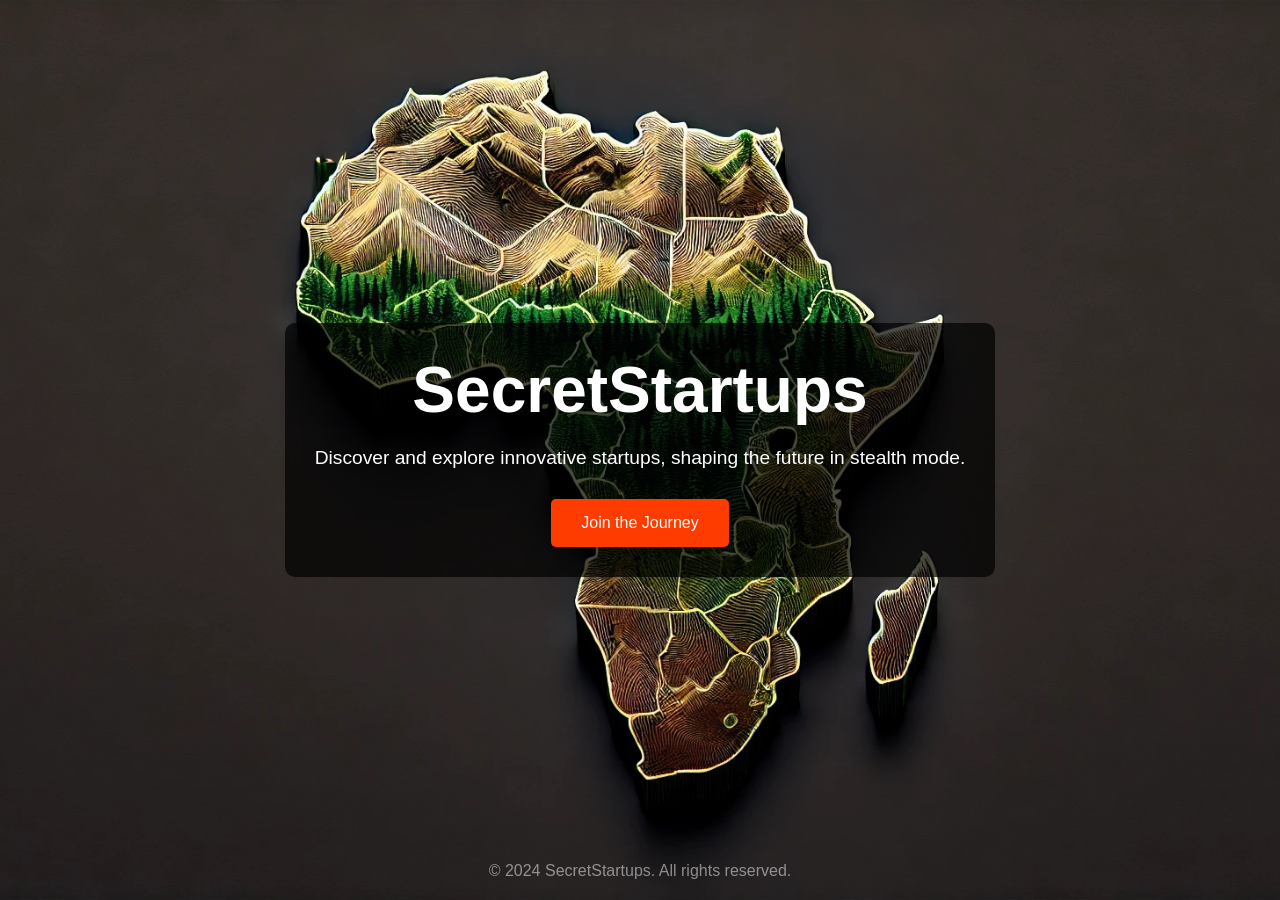
==== index.html @ 6ded3032 "Initial commit" ====
<!DOCTYPE html>
<html lang="en">
<head>
<!-- Google tag (gtag.js) -->
<script async src="https://www.googletagmanager.com/gtag/js?id=G-5XYV7YG74C"></script>
<script>
  window.dataLayer = window.dataLayer || [];
  function gtag(){dataLayer.push(arguments);}
  gtag('js', new Date());

  gtag('config', 'G-5XYV7YG74C');
</script>

    <meta charset="UTF-8">
    <meta name="viewport" content="width=device-width, initial-scale=1.0">
    <meta http-equiv="X-UA-Compatible" content="ie=edge">
    <meta name="description" content="SecretStartups - Discover Hidden Innovation">
    <title>SecretStartups</title>
    <style>
        * {
            margin: 0;
            padding: 0;
            box-sizing: border-box;
        }

        body, html {
            height: 100%;
            font-family: Arial, sans-serif;
        }

        body {
            background-color: #000;
            color: white;
        }

        .container {
            display: flex;
            justify-content: center;
            align-items: center;
            text-align: center;
            height: 100vh;
            background-image: url('ss-africa-1m.jpg');
            background-size: cover;
            background-position: center;
        }

        .content {
            background: rgba(0, 0, 0, 0.7);
            padding: 30px;
            border-radius: 10px;
        }

        h1 {
            font-size: 4rem;
            margin-bottom: 20px;
        }

        p {
            font-size: 1.2rem;
            margin-bottom: 30px;
        }

        .cta {
            display: inline-block;
            padding: 15px 30px;
            background-color: #ff3c00;
            color: white;
            text-decoration: none;
            font-size: 1rem;
            border-radius: 5px;
            transition: background-color 0.3s ease;
        }

        .cta:hover {
            background-color: #ff5e26;
        }

        footer {
            position: absolute;
            bottom: 20px;
            width: 100%;
            text-align: center;
            color: rgba(255, 255, 255, 0.5);
        }
    </style>
</head>
<body>

    <div class="container">
        <div class="content">
            <h1>SecretStartups</h1>
            <p>Discover and explore innovative startups, shaping the future in stealth mode.</p>
            <a href="mailto: hello@secretstartups.org" class="cta">Join the Journey</a>
        </div>
    </div>

    <footer>
        &copy; 2024 SecretStartups. All rights reserved.
    </footer>

</body>
</html>
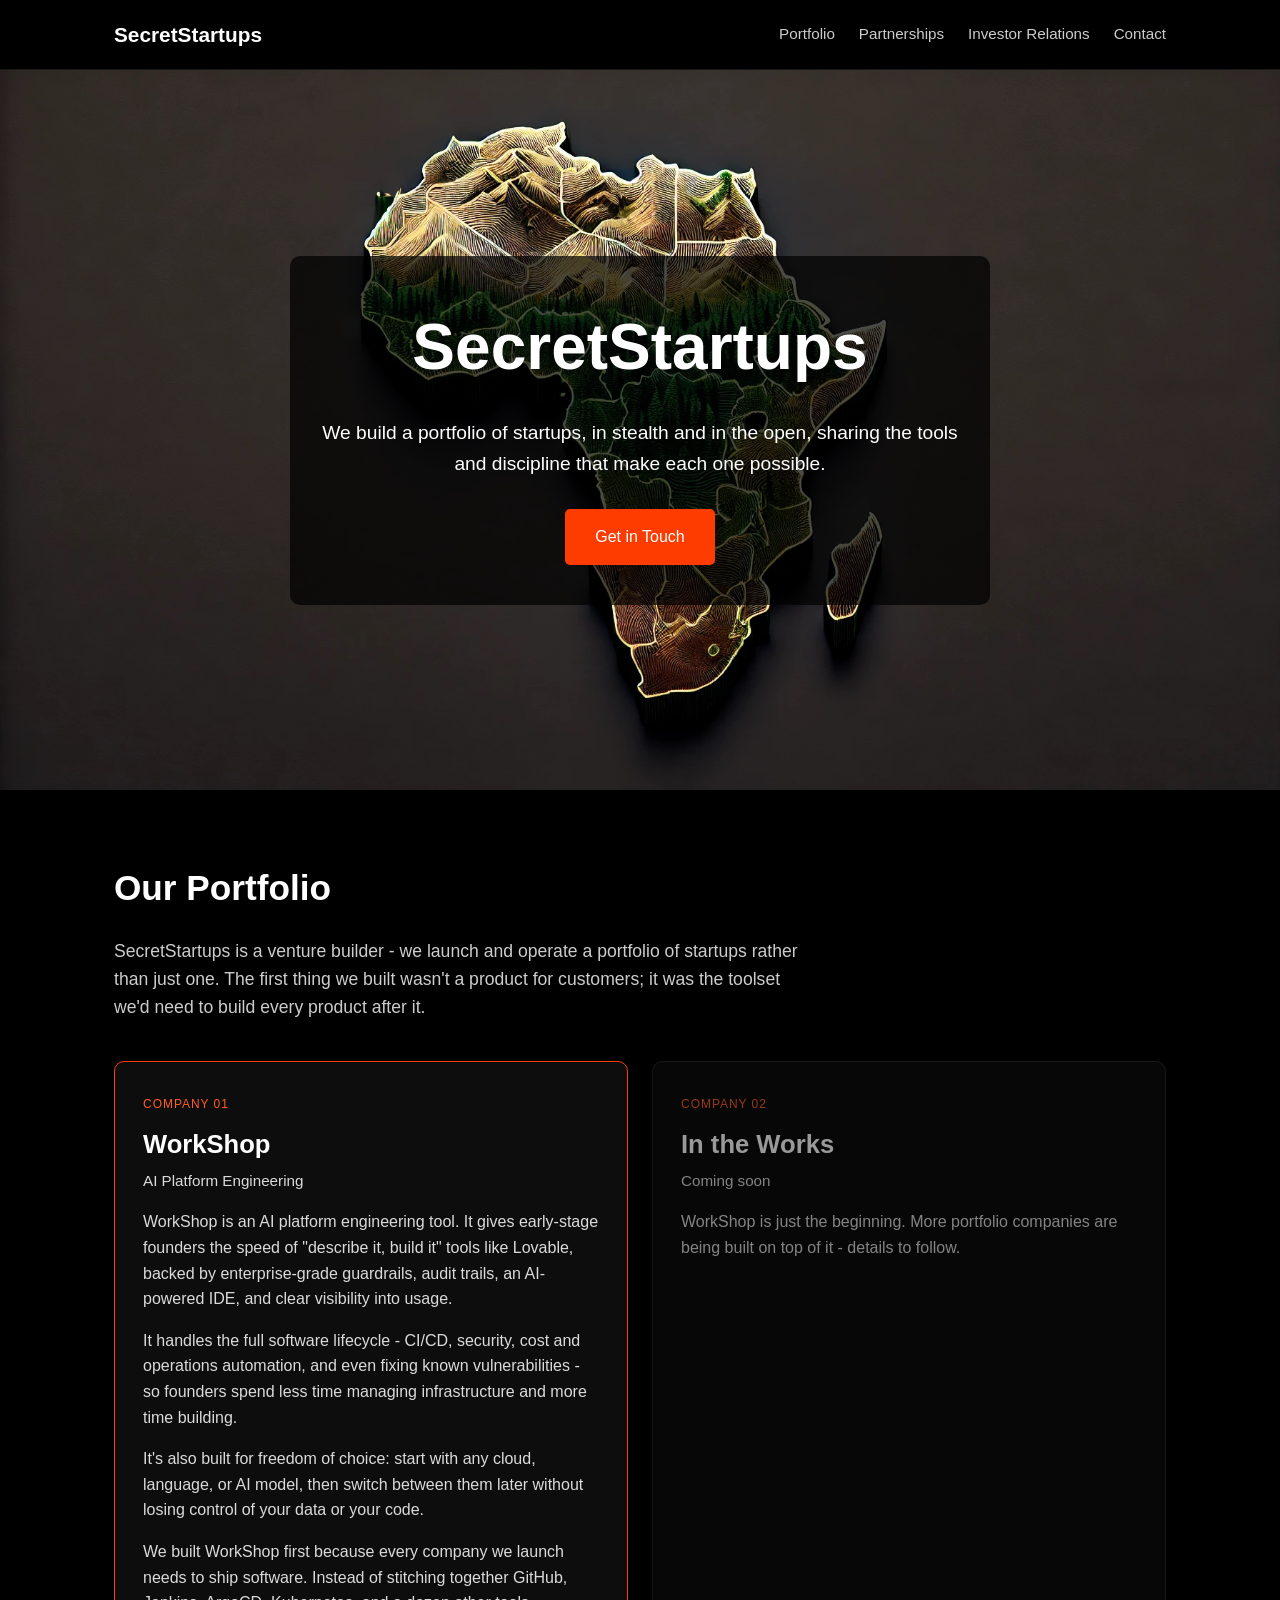
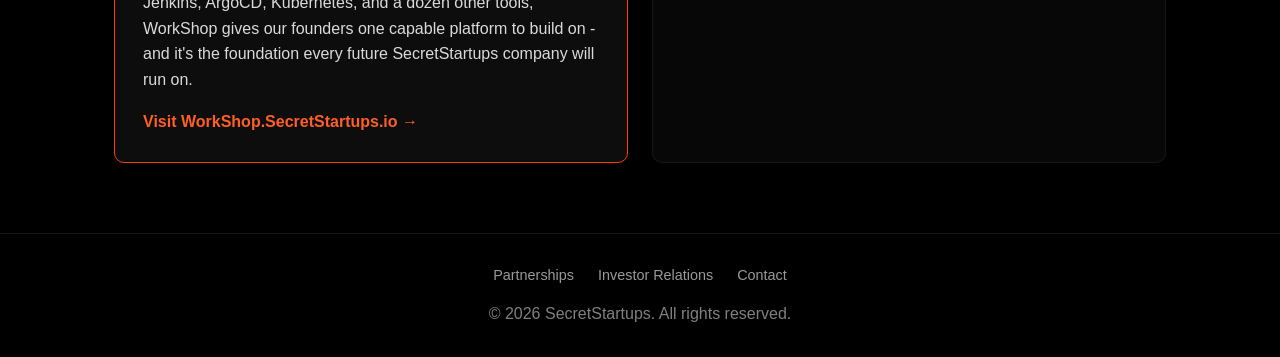
==== commit 7258124c: "Add portfolio, contact, investor, and partnerships pages Introduce WorkShop.SecretStartups.io as the" ====
--- a/index.html
+++ b/index.html
@@ -14,88 +14,91 @@
     <meta charset="UTF-8">
     <meta name="viewport" content="width=device-width, initial-scale=1.0">
     <meta http-equiv="X-UA-Compatible" content="ie=edge">
-    <meta name="description" content="SecretStartups - Discover Hidden Innovation">
+    <meta name="description" content="SecretStartups builds a portfolio of startups, starting with WorkShop - an AI platform engineering toolset for founders.">
     <title>SecretStartups</title>
-    <style>
-        * {
-            margin: 0;
-            padding: 0;
-            box-sizing: border-box;
-        }
-
-        body, html {
-            height: 100%;
-            font-family: Arial, sans-serif;
-        }
-
-        body {
-            background-color: #000;
-            color: white;
-        }
-
-        .container {
-            display: flex;
-            justify-content: center;
-            align-items: center;
-            text-align: center;
-            height: 100vh;
-            background-image: url('ss-africa-1m.jpg');
-            background-size: cover;
-            background-position: center;
-        }
-
-        .content {
-            background: rgba(0, 0, 0, 0.7);
-            padding: 30px;
-            border-radius: 10px;
-        }
-
-        h1 {
-            font-size: 4rem;
-            margin-bottom: 20px;
-        }
-
-        p {
-            font-size: 1.2rem;
-            margin-bottom: 30px;
-        }
-
-        .cta {
-            display: inline-block;
-            padding: 15px 30px;
-            background-color: #ff3c00;
-            color: white;
-            text-decoration: none;
-            font-size: 1rem;
-            border-radius: 5px;
-            transition: background-color 0.3s ease;
-        }
-
-        .cta:hover {
-            background-color: #ff5e26;
-        }
-
-        footer {
-            position: absolute;
-            bottom: 20px;
-            width: 100%;
-            text-align: center;
-            color: rgba(255, 255, 255, 0.5);
-        }
-    </style>
+    <link rel="stylesheet" href="styles.css">
 </head>
 <body>
 
-    <div class="container">
-        <div class="content">
+    <header class="site-header">
+        <nav class="nav">
+            <a class="brand" href="index.html">SecretStartups</a>
+            <div class="nav-links">
+                <a href="index.html#portfolio">Portfolio</a>
+                <a href="partnerships.html">Partnerships</a>
+                <a href="investors.html">Investor Relations</a>
+                <a href="contact.html">Contact</a>
+            </div>
+        </nav>
+    </header>
+
+    <div class="hero">
+        <div class="hero-content">
             <h1>SecretStartups</h1>
-            <p>Discover and explore innovative startups, shaping the future in stealth mode.</p>
-            <a href="mailto: hello@secretstartups.org" class="cta">Join the Journey</a>
+            <p>We build a portfolio of startups, in stealth and in the open, sharing the tools and discipline that make each one possible.</p>
+            <a href="contact.html" class="cta">Get in Touch</a>
         </div>
     </div>
 
-    <footer>
-        &copy; 2024 SecretStartups. All rights reserved.
+    <main>
+        <section id="portfolio" class="portfolio">
+            <div class="section-inner">
+                <h2>Our Portfolio</h2>
+                <p class="section-intro">
+                    SecretStartups is a venture builder - we launch and operate a portfolio of startups rather than
+                    just one. The first thing we built wasn't a product for customers; it was the toolset we'd need
+                    to build every product after it.
+                </p>
+
+                <div class="portfolio-grid">
+                    <article class="portfolio-card portfolio-card--featured">
+                        <div class="portfolio-card-tag">Company&nbsp;01</div>
+                        <h3><a href="https://workshop.secretstartups.io" target="_blank" rel="noopener">WorkShop</a></h3>
+                        <p class="portfolio-card-sub">AI Platform Engineering</p>
+                        <p>
+                            WorkShop is an AI platform engineering tool. It gives early-stage founders the speed of
+                            "describe it, build it" tools like Lovable, backed by enterprise-grade guardrails, audit
+                            trails, an AI-powered IDE, and clear visibility into usage.
+                        </p>
+                        <p>
+                            It handles the full software lifecycle - CI/CD, security, cost and operations automation,
+                            and even fixing known vulnerabilities - so founders spend less time managing
+                            infrastructure and more time building.
+                        </p>
+                        <p>
+                            It's also built for freedom of choice: start with any cloud, language, or AI model, then
+                            switch between them later without losing control of your data or your code.
+                        </p>
+                        <p>
+                            We built WorkShop first because every company we launch needs to ship software. Instead
+                            of stitching together GitHub, Jenkins, ArgoCD, Kubernetes, and a dozen other tools,
+                            WorkShop gives our founders one capable platform to build on - and it's the foundation
+                            every future SecretStartups company will run on.
+                        </p>
+                        <a class="portfolio-link" href="https://workshop.secretstartups.io" target="_blank" rel="noopener">Visit WorkShop.SecretStartups.io &rarr;</a>
+                    </article>
+
+                    <article class="portfolio-card portfolio-card--placeholder">
+                        <div class="portfolio-card-tag">Company&nbsp;02</div>
+                        <h3>In the Works</h3>
+                        <p class="portfolio-card-sub">Coming soon</p>
+                        <p>
+                            WorkShop is just the beginning. More portfolio companies are being built on top of it -
+                            details to follow.
+                        </p>
+                    </article>
+                </div>
+            </div>
+        </section>
+    </main>
+
+    <footer class="site-footer">
+        <div class="footer-links">
+            <a href="partnerships.html">Partnerships</a>
+            <a href="investors.html">Investor Relations</a>
+            <a href="contact.html">Contact</a>
+        </div>
+        <p>&copy; 2026 SecretStartups. All rights reserved.</p>
     </footer>
 
 </body>
--- a/styles.css
+++ b/styles.css
@@ -0,0 +1,275 @@
+* {
+    margin: 0;
+    padding: 0;
+    box-sizing: border-box;
+}
+
+html {
+    scroll-behavior: smooth;
+}
+
+body {
+    font-family: Arial, sans-serif;
+    background-color: #000;
+    color: #fff;
+    line-height: 1.6;
+}
+
+a {
+    color: inherit;
+}
+
+/* Header / nav */
+
+.site-header {
+    position: sticky;
+    top: 0;
+    z-index: 10;
+    background-color: rgba(0, 0, 0, 0.9);
+    border-bottom: 1px solid rgba(255, 255, 255, 0.1);
+}
+
+.nav {
+    display: flex;
+    align-items: center;
+    justify-content: space-between;
+    max-width: 1100px;
+    margin: 0 auto;
+    padding: 18px 24px;
+    flex-wrap: wrap;
+    gap: 12px;
+}
+
+.brand {
+    font-size: 1.3rem;
+    font-weight: bold;
+    text-decoration: none;
+    color: #fff;
+}
+
+.nav-links {
+    display: flex;
+    gap: 24px;
+    flex-wrap: wrap;
+}
+
+.nav-links a {
+    text-decoration: none;
+    color: rgba(255, 255, 255, 0.8);
+    font-size: 0.95rem;
+    transition: color 0.2s ease;
+}
+
+.nav-links a:hover {
+    color: #ff5e26;
+}
+
+/* Hero (home page) */
+
+.hero {
+    display: flex;
+    justify-content: center;
+    align-items: center;
+    text-align: center;
+    min-height: 80vh;
+    background-image: url('ss-africa-1m.jpg');
+    background-size: cover;
+    background-position: center;
+}
+
+.hero-content {
+    background: rgba(0, 0, 0, 0.7);
+    padding: 40px 30px;
+    border-radius: 10px;
+    max-width: 700px;
+    margin: 20px;
+}
+
+.hero-content h1 {
+    font-size: 4rem;
+    margin-bottom: 20px;
+}
+
+.hero-content p {
+    font-size: 1.2rem;
+    margin-bottom: 30px;
+}
+
+/* Subpage banner (contact / investors / partnerships) */
+
+.page-banner {
+    display: flex;
+    justify-content: center;
+    align-items: center;
+    text-align: center;
+    min-height: 40vh;
+    background-image: url('ss-africa-400k.jpg');
+    background-size: cover;
+    background-position: center;
+}
+
+.page-banner-content {
+    background: rgba(0, 0, 0, 0.7);
+    padding: 30px;
+    border-radius: 10px;
+    margin: 20px;
+}
+
+.page-banner-content h1 {
+    font-size: 2.6rem;
+}
+
+/* CTA buttons */
+
+.cta {
+    display: inline-block;
+    padding: 15px 30px;
+    background-color: #ff3c00;
+    color: #fff;
+    text-decoration: none;
+    font-size: 1rem;
+    border-radius: 5px;
+    transition: background-color 0.3s ease;
+}
+
+.cta:hover {
+    background-color: #ff5e26;
+}
+
+/* Portfolio section */
+
+.section-inner {
+    max-width: 1100px;
+    margin: 0 auto;
+    padding: 70px 24px;
+}
+
+.portfolio h2 {
+    font-size: 2.2rem;
+    margin-bottom: 20px;
+}
+
+.section-intro {
+    max-width: 700px;
+    color: rgba(255, 255, 255, 0.8);
+    margin-bottom: 40px;
+    font-size: 1.1rem;
+}
+
+.portfolio-grid {
+    display: grid;
+    grid-template-columns: repeat(auto-fit, minmax(300px, 1fr));
+    gap: 24px;
+}
+
+.portfolio-card {
+    background: rgba(255, 255, 255, 0.05);
+    border: 1px solid rgba(255, 255, 255, 0.1);
+    border-radius: 10px;
+    padding: 28px;
+}
+
+.portfolio-card--featured {
+    border-color: #ff3c00;
+}
+
+.portfolio-card-tag {
+    display: inline-block;
+    font-size: 0.75rem;
+    letter-spacing: 0.08em;
+    text-transform: uppercase;
+    color: #ff5e26;
+    margin-bottom: 10px;
+}
+
+.portfolio-card h3 {
+    font-size: 1.6rem;
+    margin-bottom: 4px;
+}
+
+.portfolio-card h3 a {
+    text-decoration: none;
+    color: #fff;
+}
+
+.portfolio-card-sub {
+    color: rgba(255, 255, 255, 0.6);
+    font-size: 0.95rem;
+    margin-bottom: 16px;
+}
+
+.portfolio-card p {
+    margin-bottom: 16px;
+    color: rgba(255, 255, 255, 0.85);
+}
+
+.portfolio-card--placeholder {
+    opacity: 0.6;
+}
+
+.portfolio-link {
+    display: inline-block;
+    text-decoration: none;
+    color: #ff5e26;
+    font-weight: bold;
+}
+
+/* Generic content page (contact / investors / partnerships) */
+
+.page-content {
+    max-width: 700px;
+    margin: 0 auto;
+    padding: 70px 24px;
+    text-align: center;
+}
+
+.page-content h2 {
+    font-size: 1.8rem;
+    margin-bottom: 20px;
+}
+
+.page-content p {
+    color: rgba(255, 255, 255, 0.85);
+    margin-bottom: 24px;
+    font-size: 1.1rem;
+}
+
+.email-link {
+    display: inline-block;
+    font-size: 1.3rem;
+    margin-bottom: 30px;
+    color: #ff5e26;
+    text-decoration: none;
+    font-weight: bold;
+}
+
+.email-link:hover {
+    text-decoration: underline;
+}
+
+/* Footer */
+
+.site-footer {
+    text-align: center;
+    padding: 30px 24px;
+    color: rgba(255, 255, 255, 0.5);
+    border-top: 1px solid rgba(255, 255, 255, 0.1);
+}
+
+.footer-links {
+    display: flex;
+    justify-content: center;
+    gap: 24px;
+    margin-bottom: 14px;
+    flex-wrap: wrap;
+}
+
+.footer-links a {
+    text-decoration: none;
+    color: rgba(255, 255, 255, 0.6);
+    font-size: 0.9rem;
+}
+
+.footer-links a:hover {
+    color: #ff5e26;
+}
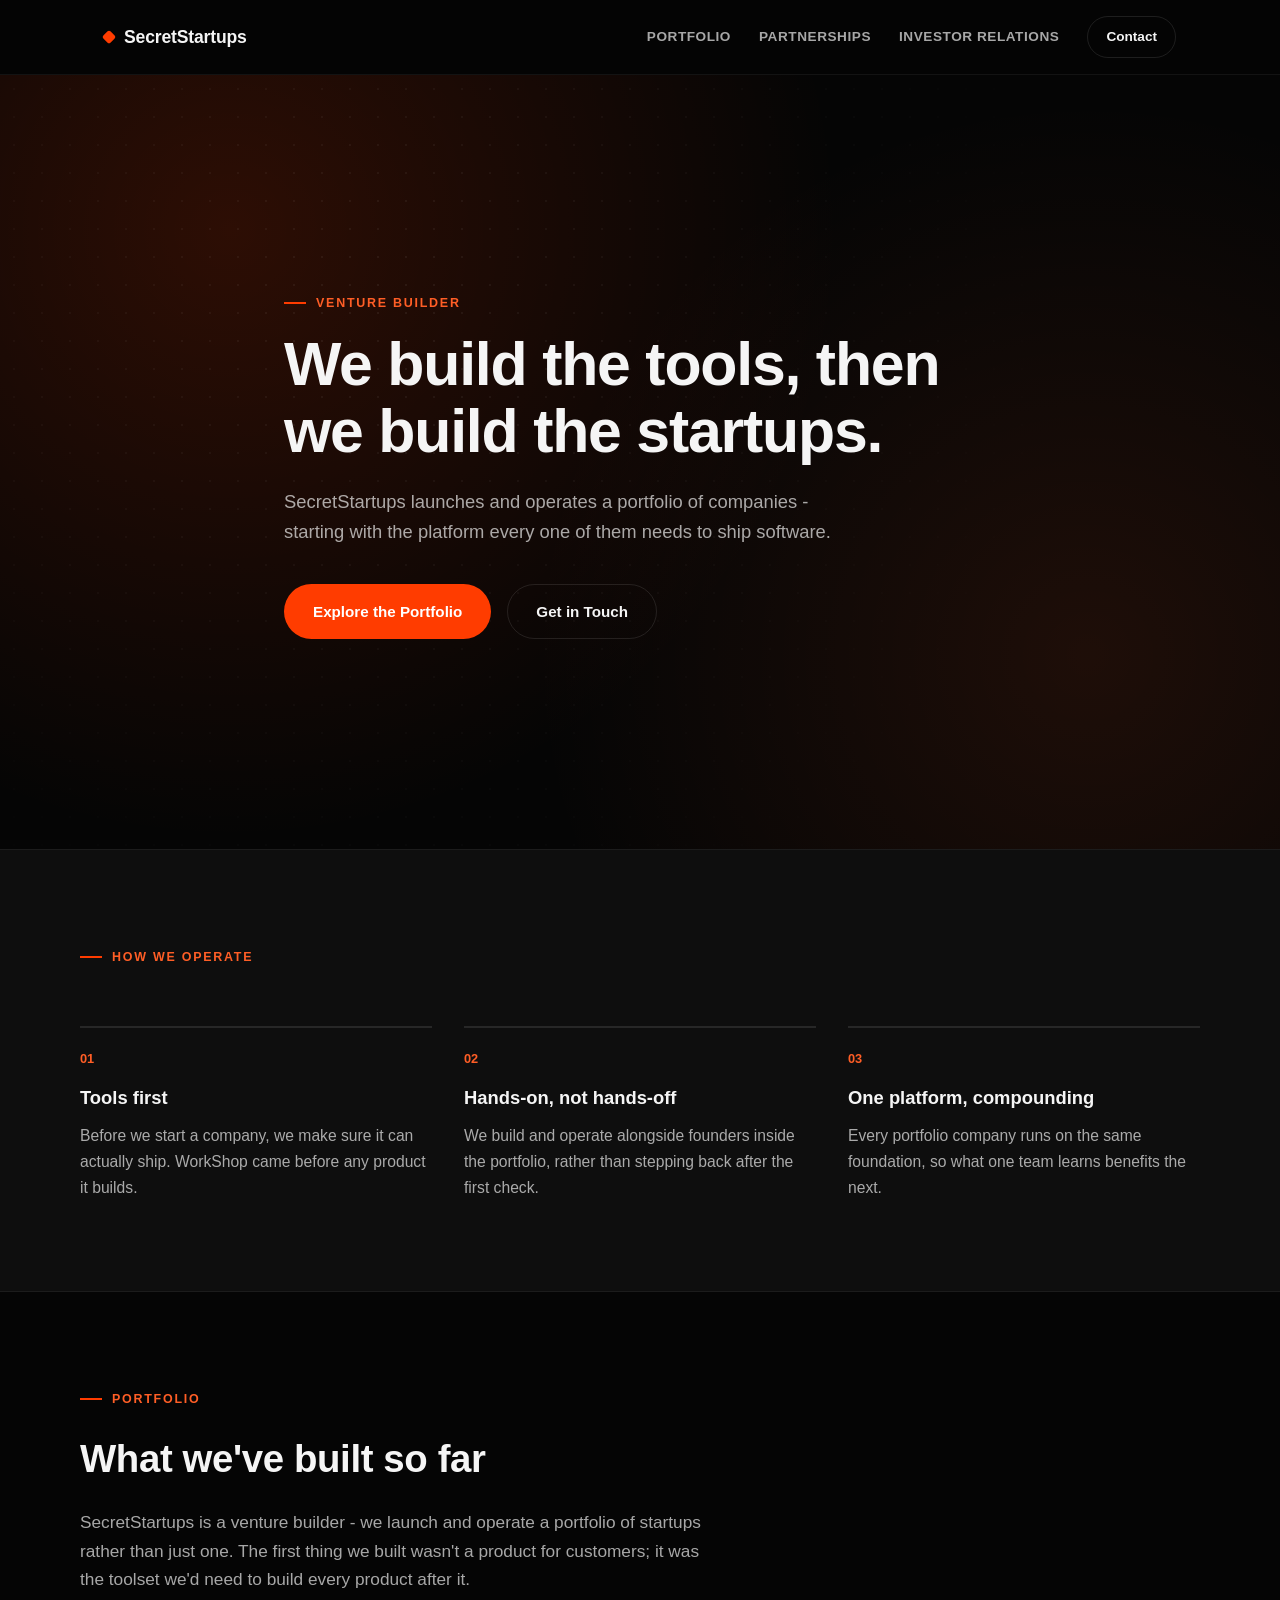
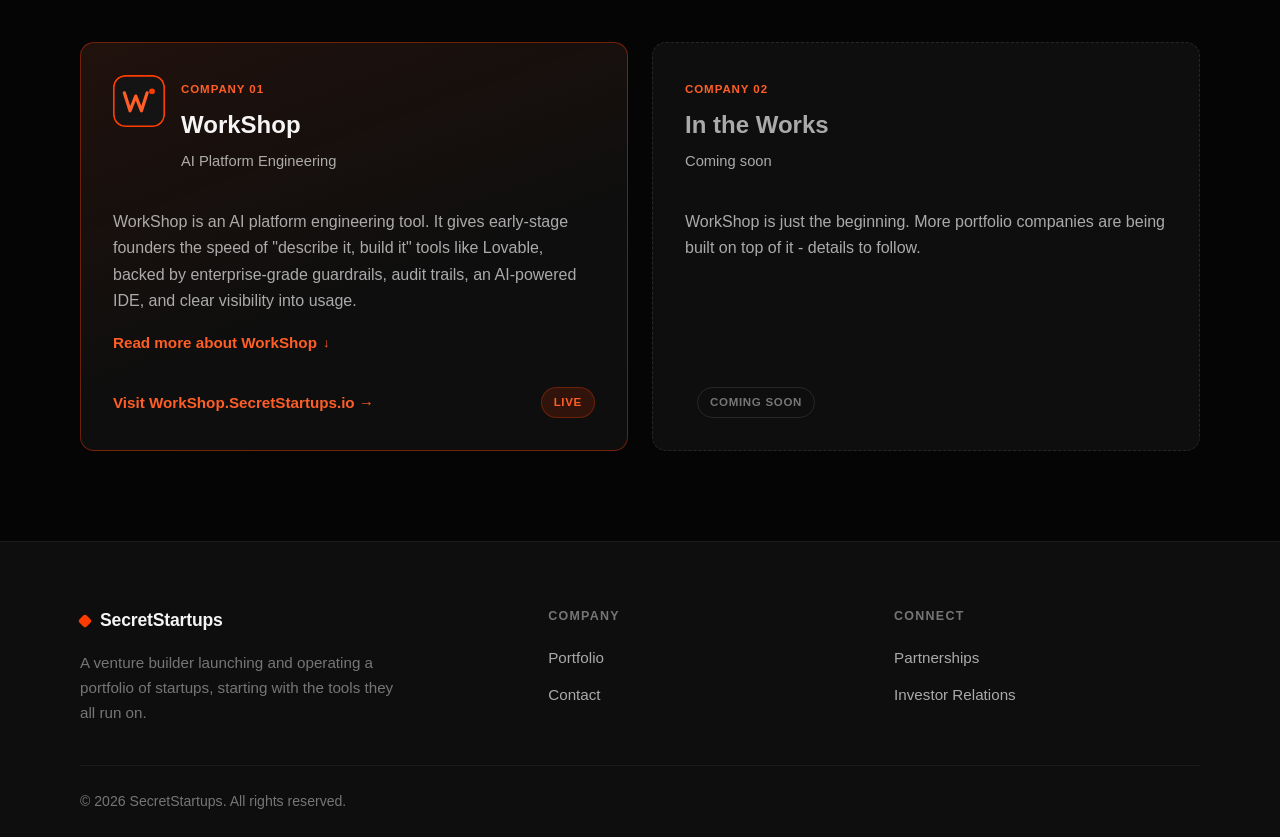
==== commit 61ee6a5f: "Redesign site with VC/accelerator-inspired UI, drop map imagery Rework the visual design across all " ====
--- a/index.html
+++ b/index.html
@@ -22,83 +22,144 @@
 
     <header class="site-header">
         <nav class="nav">
-            <a class="brand" href="index.html">SecretStartups</a>
+            <a class="brand" href="index.html"><span class="brand-mark"></span>SecretStartups</a>
             <div class="nav-links">
                 <a href="index.html#portfolio">Portfolio</a>
                 <a href="partnerships.html">Partnerships</a>
                 <a href="investors.html">Investor Relations</a>
-                <a href="contact.html">Contact</a>
+                <a href="contact.html" class="nav-cta">Contact</a>
             </div>
         </nav>
     </header>
 
     <div class="hero">
-        <div class="hero-content">
-            <h1>SecretStartups</h1>
-            <p>We build a portfolio of startups, in stealth and in the open, sharing the tools and discipline that make each one possible.</p>
-            <a href="contact.html" class="cta">Get in Touch</a>
+        <div class="wrap hero-content">
+            <div class="eyebrow">Venture Builder</div>
+            <h1>We build the tools, then we build the startups.</h1>
+            <p>SecretStartups launches and operates a portfolio of companies - starting with the platform every one of them needs to ship software.</p>
+            <div class="cta-row">
+                <a href="index.html#portfolio" class="btn btn-primary">Explore the Portfolio</a>
+                <a href="contact.html" class="btn btn-ghost">Get in Touch</a>
+            </div>
         </div>
     </div>
 
+    <section class="approach">
+        <div class="wrap section">
+            <div class="eyebrow">How We Operate</div>
+            <div class="approach-grid">
+                <div class="approach-item">
+                    <span class="approach-index">01</span>
+                    <h3>Tools first</h3>
+                    <p>Before we start a company, we make sure it can actually ship. WorkShop came before any product it builds.</p>
+                </div>
+                <div class="approach-item">
+                    <span class="approach-index">02</span>
+                    <h3>Hands-on, not hands-off</h3>
+                    <p>We build and operate alongside founders inside the portfolio, rather than stepping back after the first check.</p>
+                </div>
+                <div class="approach-item">
+                    <span class="approach-index">03</span>
+                    <h3>One platform, compounding</h3>
+                    <p>Every portfolio company runs on the same foundation, so what one team learns benefits the next.</p>
+                </div>
+            </div>
+        </div>
+    </section>
+
     <main>
-        <section id="portfolio" class="portfolio">
-            <div class="section-inner">
-                <h2>Our Portfolio</h2>
-                <p class="section-intro">
-                    SecretStartups is a venture builder - we launch and operate a portfolio of startups rather than
-                    just one. The first thing we built wasn't a product for customers; it was the toolset we'd need
-                    to build every product after it.
-                </p>
+        <section id="portfolio" class="section wrap">
+            <div class="eyebrow">Portfolio</div>
+            <h2>What we've built so far</h2>
+            <p class="section-intro">
+                SecretStartups is a venture builder - we launch and operate a portfolio of startups rather than
+                just one. The first thing we built wasn't a product for customers; it was the toolset we'd need
+                to build every product after it.
+            </p>
 
-                <div class="portfolio-grid">
-                    <article class="portfolio-card portfolio-card--featured">
-                        <div class="portfolio-card-tag">Company&nbsp;01</div>
-                        <h3><a href="https://workshop.secretstartups.io" target="_blank" rel="noopener">WorkShop</a></h3>
-                        <p class="portfolio-card-sub">AI Platform Engineering</p>
-                        <p>
-                            WorkShop is an AI platform engineering tool. It gives early-stage founders the speed of
-                            "describe it, build it" tools like Lovable, backed by enterprise-grade guardrails, audit
-                            trails, an AI-powered IDE, and clear visibility into usage.
-                        </p>
-                        <p>
-                            It handles the full software lifecycle - CI/CD, security, cost and operations automation,
-                            and even fixing known vulnerabilities - so founders spend less time managing
-                            infrastructure and more time building.
-                        </p>
-                        <p>
-                            It's also built for freedom of choice: start with any cloud, language, or AI model, then
-                            switch between them later without losing control of your data or your code.
-                        </p>
-                        <p>
-                            We built WorkShop first because every company we launch needs to ship software. Instead
-                            of stitching together GitHub, Jenkins, ArgoCD, Kubernetes, and a dozen other tools,
-                            WorkShop gives our founders one capable platform to build on - and it's the foundation
-                            every future SecretStartups company will run on.
-                        </p>
+            <div class="portfolio-grid">
+                <article class="portfolio-card portfolio-card--featured">
+                    <div class="portfolio-card-head">
+                        <img class="portfolio-logo" src="workshop-logo.svg" alt="WorkShop logo">
+                        <div>
+                            <div class="portfolio-card-tag">Company&nbsp;01</div>
+                            <h3><a href="https://workshop.secretstartups.io" target="_blank" rel="noopener">WorkShop</a></h3>
+                            <p class="portfolio-card-sub">AI Platform Engineering</p>
+                        </div>
+                    </div>
+                    <p>
+                        WorkShop is an AI platform engineering tool. It gives early-stage founders the speed of
+                        "describe it, build it" tools like Lovable, backed by enterprise-grade guardrails, audit
+                        trails, an AI-powered IDE, and clear visibility into usage.
+                    </p>
+                    <details class="portfolio-details">
+                        <summary>Read more about WorkShop</summary>
+                        <div class="portfolio-details-body">
+                            <p>
+                                It handles the full software lifecycle - CI/CD, security, cost and operations
+                                automation, and even fixing known vulnerabilities - so founders spend less time
+                                managing infrastructure and more time building.
+                            </p>
+                            <p>
+                                It's also built for freedom of choice: start with any cloud, language, or AI
+                                model, then switch between them later without losing control of your data or
+                                your code.
+                            </p>
+                            <p>
+                                We built WorkShop first because every company we launch needs to ship software.
+                                Instead of stitching together GitHub, Jenkins, ArgoCD, Kubernetes, and a dozen
+                                other tools, WorkShop gives our founders one capable platform to build on - and
+                                it's the foundation every future SecretStartups company will run on.
+                            </p>
+                        </div>
+                    </details>
+                    <div class="portfolio-card-footer">
                         <a class="portfolio-link" href="https://workshop.secretstartups.io" target="_blank" rel="noopener">Visit WorkShop.SecretStartups.io &rarr;</a>
-                    </article>
+                        <span class="status-pill status-pill--live">Live</span>
+                    </div>
+                </article>
 
-                    <article class="portfolio-card portfolio-card--placeholder">
-                        <div class="portfolio-card-tag">Company&nbsp;02</div>
-                        <h3>In the Works</h3>
-                        <p class="portfolio-card-sub">Coming soon</p>
-                        <p>
-                            WorkShop is just the beginning. More portfolio companies are being built on top of it -
-                            details to follow.
-                        </p>
-                    </article>
-                </div>
+                <article class="portfolio-card portfolio-card--placeholder">
+                    <div class="portfolio-card-head">
+                        <div>
+                            <div class="portfolio-card-tag">Company&nbsp;02</div>
+                            <h3>In the Works</h3>
+                            <p class="portfolio-card-sub">Coming soon</p>
+                        </div>
+                    </div>
+                    <p>
+                        WorkShop is just the beginning. More portfolio companies are being built on top of it -
+                        details to follow.
+                    </p>
+                    <div class="portfolio-card-footer">
+                        <span></span>
+                        <span class="status-pill status-pill--soon">Coming Soon</span>
+                    </div>
+                </article>
             </div>
         </section>
     </main>
 
     <footer class="site-footer">
-        <div class="footer-links">
-            <a href="partnerships.html">Partnerships</a>
-            <a href="investors.html">Investor Relations</a>
-            <a href="contact.html">Contact</a>
+        <div class="wrap footer-grid">
+            <div class="footer-brand">
+                <a class="brand" href="index.html"><span class="brand-mark"></span>SecretStartups</a>
+                <p>A venture builder launching and operating a portfolio of startups, starting with the tools they all run on.</p>
+            </div>
+            <div class="footer-col">
+                <h4>Company</h4>
+                <a href="index.html#portfolio">Portfolio</a>
+                <a href="contact.html">Contact</a>
+            </div>
+            <div class="footer-col">
+                <h4>Connect</h4>
+                <a href="partnerships.html">Partnerships</a>
+                <a href="investors.html">Investor Relations</a>
+            </div>
         </div>
-        <p>&copy; 2026 SecretStartups. All rights reserved.</p>
+        <div class="wrap footer-bottom">
+            &copy; 2026 SecretStartups. All rights reserved.
+        </div>
     </footer>
 
 </body>
--- a/styles.css
+++ b/styles.css
@@ -1,3 +1,19 @@
+:root {
+    --bg: #050505;
+    --bg-elev: #0e0e0e;
+    --bg-elev-2: #141414;
+    --fg: #f5f5f5;
+    --fg-muted: rgba(245, 245, 245, 0.68);
+    --fg-faint: rgba(245, 245, 245, 0.45);
+    --accent: #ff3c00;
+    --accent-soft: #ff5e26;
+    --border: rgba(255, 255, 255, 0.1);
+    --border-soft: rgba(255, 255, 255, 0.06);
+    --radius: 14px;
+    --max-width: 1120px;
+    --font: -apple-system, BlinkMacSystemFont, "Segoe UI", Roboto, Helvetica, Arial, sans-serif;
+}
+
 * {
     margin: 0;
     padding: 0;
@@ -9,14 +25,48 @@
 }
 
 body {
-    font-family: Arial, sans-serif;
-    background-color: #000;
-    color: #fff;
-    line-height: 1.6;
+    font-family: var(--font);
+    background-color: var(--bg);
+    color: var(--fg);
+    line-height: 1.65;
+    -webkit-font-smoothing: antialiased;
 }
 
 a {
     color: inherit;
+}
+
+img {
+    display: block;
+    max-width: 100%;
+}
+
+.wrap {
+    max-width: var(--max-width);
+    margin: 0 auto;
+    padding: 0 24px;
+}
+
+/* Eyebrow label, used above section/page headings */
+
+.eyebrow {
+    display: inline-flex;
+    align-items: center;
+    gap: 10px;
+    font-size: 0.78rem;
+    font-weight: 600;
+    letter-spacing: 0.14em;
+    text-transform: uppercase;
+    color: var(--accent-soft);
+    margin-bottom: 18px;
+}
+
+.eyebrow::before {
+    content: "";
+    display: inline-block;
+    width: 22px;
+    height: 2px;
+    background: var(--accent);
 }
 
 /* Header / nav */
@@ -25,222 +75,437 @@
     position: sticky;
     top: 0;
     z-index: 10;
-    background-color: rgba(0, 0, 0, 0.9);
-    border-bottom: 1px solid rgba(255, 255, 255, 0.1);
+    background-color: rgba(5, 5, 5, 0.82);
+    backdrop-filter: blur(10px);
+    border-bottom: 1px solid var(--border-soft);
 }
 
 .nav {
     display: flex;
     align-items: center;
     justify-content: space-between;
-    max-width: 1100px;
+    max-width: var(--max-width);
     margin: 0 auto;
-    padding: 18px 24px;
+    padding: 16px 24px;
     flex-wrap: wrap;
-    gap: 12px;
+    gap: 16px;
 }
 
 .brand {
-    font-size: 1.3rem;
-    font-weight: bold;
-    text-decoration: none;
+    display: inline-flex;
+    align-items: center;
+    gap: 10px;
+    font-size: 1.1rem;
+    font-weight: 700;
+    letter-spacing: -0.01em;
+    text-decoration: none;
+    color: var(--fg);
+}
+
+.brand-mark {
+    width: 10px;
+    height: 10px;
+    background: var(--accent);
+    transform: rotate(45deg);
+    border-radius: 2px;
+    flex-shrink: 0;
+}
+
+.nav-links {
+    display: flex;
+    align-items: center;
+    gap: 28px;
+    flex-wrap: wrap;
+}
+
+.nav-links a {
+    text-decoration: none;
+    color: var(--fg-muted);
+    font-size: 0.85rem;
+    font-weight: 600;
+    letter-spacing: 0.04em;
+    text-transform: uppercase;
+    transition: color 0.2s ease;
+}
+
+.nav-links a:hover {
+    color: var(--fg);
+}
+
+.nav-links a.nav-cta {
+    color: var(--fg);
+    border: 1px solid var(--border);
+    padding: 9px 18px;
+    border-radius: 999px;
+    text-transform: none;
+    letter-spacing: 0;
+    font-weight: 600;
+    transition: border-color 0.2s ease, color 0.2s ease;
+}
+
+.nav-links a.nav-cta:hover {
+    border-color: var(--accent);
+    color: var(--accent-soft);
+}
+
+/* Buttons */
+
+.btn {
+    display: inline-flex;
+    align-items: center;
+    gap: 8px;
+    padding: 14px 28px;
+    border-radius: 999px;
+    font-size: 0.95rem;
+    font-weight: 600;
+    text-decoration: none;
+    transition: all 0.2s ease;
+    border: 1px solid transparent;
+}
+
+.btn-primary {
+    background-color: var(--accent);
     color: #fff;
 }
 
-.nav-links {
-    display: flex;
-    gap: 24px;
+.btn-primary:hover {
+    background-color: var(--accent-soft);
+}
+
+.btn-ghost {
+    border-color: var(--border);
+    color: var(--fg);
+}
+
+.btn-ghost:hover {
+    border-color: var(--accent);
+    color: var(--accent-soft);
+}
+
+.cta-row {
+    display: flex;
+    gap: 16px;
     flex-wrap: wrap;
 }
 
-.nav-links a {
-    text-decoration: none;
-    color: rgba(255, 255, 255, 0.8);
-    font-size: 0.95rem;
-    transition: color 0.2s ease;
-}
-
-.nav-links a:hover {
-    color: #ff5e26;
-}
-
 /* Hero (home page) */
 
 .hero {
-    display: flex;
-    justify-content: center;
-    align-items: center;
-    text-align: center;
-    min-height: 80vh;
-    background-image: url('ss-africa-1m.jpg');
-    background-size: cover;
-    background-position: center;
+    position: relative;
+    display: flex;
+    align-items: center;
+    min-height: 86vh;
+    background:
+        radial-gradient(circle at 18% 20%, rgba(255, 60, 0, 0.16), transparent 50%),
+        radial-gradient(circle at 85% 75%, rgba(255, 94, 38, 0.1), transparent 45%),
+        var(--bg);
+    overflow: hidden;
+}
+
+.hero::before {
+    content: "";
+    position: absolute;
+    inset: 0;
+    background-image: radial-gradient(rgba(255, 255, 255, 0.06) 1px, transparent 1px);
+    background-size: 28px 28px;
+    mask-image: radial-gradient(circle at 30% 30%, black, transparent 70%);
+    pointer-events: none;
 }
 
 .hero-content {
-    background: rgba(0, 0, 0, 0.7);
-    padding: 40px 30px;
-    border-radius: 10px;
-    max-width: 700px;
-    margin: 20px;
+    position: relative;
+    max-width: 760px;
+    padding: 80px 24px;
 }
 
 .hero-content h1 {
-    font-size: 4rem;
-    margin-bottom: 20px;
+    font-size: clamp(2.4rem, 5.5vw, 3.8rem);
+    line-height: 1.1;
+    letter-spacing: -0.02em;
+    margin-bottom: 22px;
 }
 
 .hero-content p {
-    font-size: 1.2rem;
-    margin-bottom: 30px;
-}
-
-/* Subpage banner (contact / investors / partnerships) */
-
-.page-banner {
-    display: flex;
-    justify-content: center;
-    align-items: center;
-    text-align: center;
-    min-height: 40vh;
-    background-image: url('ss-africa-400k.jpg');
-    background-size: cover;
-    background-position: center;
-}
-
-.page-banner-content {
-    background: rgba(0, 0, 0, 0.7);
-    padding: 30px;
-    border-radius: 10px;
-    margin: 20px;
-}
-
-.page-banner-content h1 {
-    font-size: 2.6rem;
-}
-
-/* CTA buttons */
-
-.cta {
-    display: inline-block;
-    padding: 15px 30px;
-    background-color: #ff3c00;
-    color: #fff;
-    text-decoration: none;
-    font-size: 1rem;
-    border-radius: 5px;
-    transition: background-color 0.3s ease;
-}
-
-.cta:hover {
-    background-color: #ff5e26;
-}
-
-/* Portfolio section */
-
-.section-inner {
-    max-width: 1100px;
-    margin: 0 auto;
-    padding: 70px 24px;
-}
-
-.portfolio h2 {
-    font-size: 2.2rem;
-    margin-bottom: 20px;
+    font-size: 1.15rem;
+    color: var(--fg-muted);
+    max-width: 580px;
+    margin-bottom: 36px;
+}
+
+/* Approach / thesis section */
+
+.approach {
+    border-top: 1px solid var(--border-soft);
+    border-bottom: 1px solid var(--border-soft);
+    background: var(--bg-elev);
+}
+
+.approach-grid {
+    display: grid;
+    grid-template-columns: repeat(auto-fit, minmax(240px, 1fr));
+    gap: 32px;
+    margin-top: 40px;
+}
+
+.approach-item {
+    padding-top: 20px;
+    border-top: 2px solid var(--border);
+}
+
+.approach-item .approach-index {
+    display: block;
+    font-size: 0.8rem;
+    font-weight: 700;
+    color: var(--accent-soft);
+    margin-bottom: 14px;
+}
+
+.approach-item h3 {
+    font-size: 1.15rem;
+    margin-bottom: 10px;
+}
+
+.approach-item p {
+    color: var(--fg-muted);
+    font-size: 0.98rem;
+}
+
+/* Section shell */
+
+.section {
+    padding: 90px 0;
+}
+
+.section h2 {
+    font-size: clamp(1.8rem, 3.5vw, 2.4rem);
+    letter-spacing: -0.01em;
+    margin-bottom: 18px;
 }
 
 .section-intro {
-    max-width: 700px;
-    color: rgba(255, 255, 255, 0.8);
-    margin-bottom: 40px;
-    font-size: 1.1rem;
-}
+    max-width: 640px;
+    color: var(--fg-muted);
+    margin-bottom: 48px;
+    font-size: 1.08rem;
+}
+
+/* Portfolio */
 
 .portfolio-grid {
     display: grid;
-    grid-template-columns: repeat(auto-fit, minmax(300px, 1fr));
+    grid-template-columns: repeat(auto-fit, minmax(320px, 1fr));
     gap: 24px;
 }
 
 .portfolio-card {
-    background: rgba(255, 255, 255, 0.05);
-    border: 1px solid rgba(255, 255, 255, 0.1);
-    border-radius: 10px;
-    padding: 28px;
+    background: var(--bg-elev);
+    border: 1px solid var(--border);
+    border-radius: var(--radius);
+    padding: 32px;
+    display: flex;
+    flex-direction: column;
 }
 
 .portfolio-card--featured {
-    border-color: #ff3c00;
+    border-color: rgba(255, 60, 0, 0.4);
+    background: linear-gradient(160deg, rgba(255, 60, 0, 0.08), transparent 60%), var(--bg-elev);
+}
+
+.portfolio-card--placeholder {
+    border-style: dashed;
+    border-color: var(--border);
+    justify-content: center;
+    align-items: flex-start;
+}
+
+.portfolio-card-head {
+    display: flex;
+    align-items: flex-start;
+    gap: 16px;
+    margin-bottom: 20px;
+}
+
+.portfolio-logo {
+    width: 52px;
+    height: 52px;
+    border-radius: 12px;
+    flex-shrink: 0;
 }
 
 .portfolio-card-tag {
     display: inline-block;
-    font-size: 0.75rem;
+    font-size: 0.72rem;
+    font-weight: 700;
     letter-spacing: 0.08em;
     text-transform: uppercase;
-    color: #ff5e26;
-    margin-bottom: 10px;
+    color: var(--accent-soft);
+    margin-bottom: 6px;
 }
 
 .portfolio-card h3 {
-    font-size: 1.6rem;
+    font-size: 1.5rem;
     margin-bottom: 4px;
 }
 
 .portfolio-card h3 a {
     text-decoration: none;
-    color: #fff;
+    color: var(--fg);
+}
+
+.portfolio-card h3 a:hover {
+    color: var(--accent-soft);
 }
 
 .portfolio-card-sub {
-    color: rgba(255, 255, 255, 0.6);
+    color: var(--fg-faint);
+    font-size: 0.92rem;
+}
+
+.portfolio-card p {
+    color: var(--fg-muted);
+    margin-bottom: 16px;
+}
+
+.portfolio-details {
+    margin-bottom: 8px;
+}
+
+.portfolio-details summary {
+    cursor: pointer;
+    color: var(--accent-soft);
+    font-weight: 600;
     font-size: 0.95rem;
+    margin-bottom: 4px;
+    list-style: none;
+    display: flex;
+    align-items: center;
+    gap: 6px;
+}
+
+.portfolio-details summary::-webkit-details-marker {
+    display: none;
+}
+
+.portfolio-details summary::after {
+    content: "\2193";
+    font-size: 0.8rem;
+    transition: transform 0.2s ease;
+}
+
+.portfolio-details[open] summary::after {
+    transform: rotate(180deg);
+}
+
+.portfolio-details[open] summary {
+    margin-bottom: 14px;
+}
+
+.portfolio-details-body p:last-child {
+    margin-bottom: 0;
+}
+
+.portfolio-card-footer {
+    margin-top: auto;
+    padding-top: 20px;
+    display: flex;
+    align-items: center;
+    justify-content: space-between;
+    gap: 12px;
+    flex-wrap: wrap;
+}
+
+.portfolio-link {
+    display: inline-flex;
+    align-items: center;
+    gap: 6px;
+    text-decoration: none;
+    color: var(--accent-soft);
+    font-weight: 600;
+    font-size: 0.95rem;
+}
+
+.portfolio-link:hover {
+    color: var(--fg);
+}
+
+.status-pill {
+    display: inline-block;
+    font-size: 0.72rem;
+    font-weight: 700;
+    letter-spacing: 0.06em;
+    text-transform: uppercase;
+    padding: 5px 12px;
+    border-radius: 999px;
+}
+
+.status-pill--live {
+    background: rgba(255, 60, 0, 0.14);
+    color: var(--accent-soft);
+    border: 1px solid rgba(255, 60, 0, 0.3);
+}
+
+.status-pill--soon {
+    background: transparent;
+    color: var(--fg-faint);
+    border: 1px solid var(--border);
+}
+
+.portfolio-card--placeholder h3 {
+    color: var(--fg-muted);
+}
+
+/* Page header (contact / investors / partnerships) */
+
+.page-header {
+    padding: 80px 0 56px;
+    border-bottom: 1px solid var(--border-soft);
+    background: radial-gradient(circle at 80% 20%, rgba(255, 60, 0, 0.12), transparent 50%), var(--bg);
+}
+
+.page-header h1 {
+    font-size: clamp(2.2rem, 4.5vw, 3rem);
+    letter-spacing: -0.02em;
+    margin-bottom: 14px;
+}
+
+.page-header p {
+    color: var(--fg-muted);
+    font-size: 1.05rem;
+    max-width: 540px;
+}
+
+.page-content {
+    max-width: 640px;
+    margin: 0 auto;
+    padding: 80px 24px;
+}
+
+.content-card {
+    background: var(--bg-elev);
+    border: 1px solid var(--border);
+    border-radius: var(--radius);
+    padding: 44px;
+    text-align: center;
+}
+
+.content-card h2 {
+    font-size: 1.5rem;
     margin-bottom: 16px;
 }
 
-.portfolio-card p {
-    margin-bottom: 16px;
-    color: rgba(255, 255, 255, 0.85);
-}
-
-.portfolio-card--placeholder {
-    opacity: 0.6;
-}
-
-.portfolio-link {
-    display: inline-block;
-    text-decoration: none;
-    color: #ff5e26;
-    font-weight: bold;
-}
-
-/* Generic content page (contact / investors / partnerships) */
-
-.page-content {
-    max-width: 700px;
-    margin: 0 auto;
-    padding: 70px 24px;
-    text-align: center;
-}
-
-.page-content h2 {
-    font-size: 1.8rem;
-    margin-bottom: 20px;
-}
-
-.page-content p {
-    color: rgba(255, 255, 255, 0.85);
-    margin-bottom: 24px;
-    font-size: 1.1rem;
+.content-card p {
+    color: var(--fg-muted);
+    margin-bottom: 28px;
+    font-size: 1.05rem;
 }
 
 .email-link {
     display: inline-block;
-    font-size: 1.3rem;
-    margin-bottom: 30px;
-    color: #ff5e26;
-    text-decoration: none;
-    font-weight: bold;
+    font-size: 1.2rem;
+    margin-bottom: 28px;
+    color: var(--accent-soft);
+    text-decoration: none;
+    font-weight: 700;
 }
 
 .email-link:hover {
@@ -250,26 +515,62 @@
 /* Footer */
 
 .site-footer {
-    text-align: center;
-    padding: 30px 24px;
-    color: rgba(255, 255, 255, 0.5);
-    border-top: 1px solid rgba(255, 255, 255, 0.1);
-}
-
-.footer-links {
-    display: flex;
-    justify-content: center;
-    gap: 24px;
+    border-top: 1px solid var(--border-soft);
+    background: var(--bg-elev);
+}
+
+.footer-grid {
+    display: grid;
+    grid-template-columns: 1.4fr 1fr 1fr;
+    gap: 40px;
+    padding: 64px 0 40px;
+}
+
+.footer-brand .brand {
     margin-bottom: 14px;
-    flex-wrap: wrap;
-}
-
-.footer-links a {
-    text-decoration: none;
-    color: rgba(255, 255, 255, 0.6);
-    font-size: 0.9rem;
-}
-
-.footer-links a:hover {
-    color: #ff5e26;
-}
+}
+
+.footer-brand p {
+    color: var(--fg-faint);
+    max-width: 320px;
+    font-size: 0.95rem;
+}
+
+.footer-col h4 {
+    font-size: 0.78rem;
+    font-weight: 700;
+    letter-spacing: 0.1em;
+    text-transform: uppercase;
+    color: var(--fg-faint);
+    margin-bottom: 18px;
+}
+
+.footer-col a {
+    display: block;
+    text-decoration: none;
+    color: var(--fg-muted);
+    font-size: 0.95rem;
+    margin-bottom: 12px;
+}
+
+.footer-col a:hover {
+    color: var(--accent-soft);
+}
+
+.footer-bottom {
+    border-top: 1px solid var(--border-soft);
+    padding: 24px 0;
+    color: var(--fg-faint);
+    font-size: 0.88rem;
+}
+
+@media (max-width: 720px) {
+    .footer-grid {
+        grid-template-columns: 1fr;
+        gap: 32px;
+    }
+
+    .content-card {
+        padding: 32px 24px;
+    }
+}
